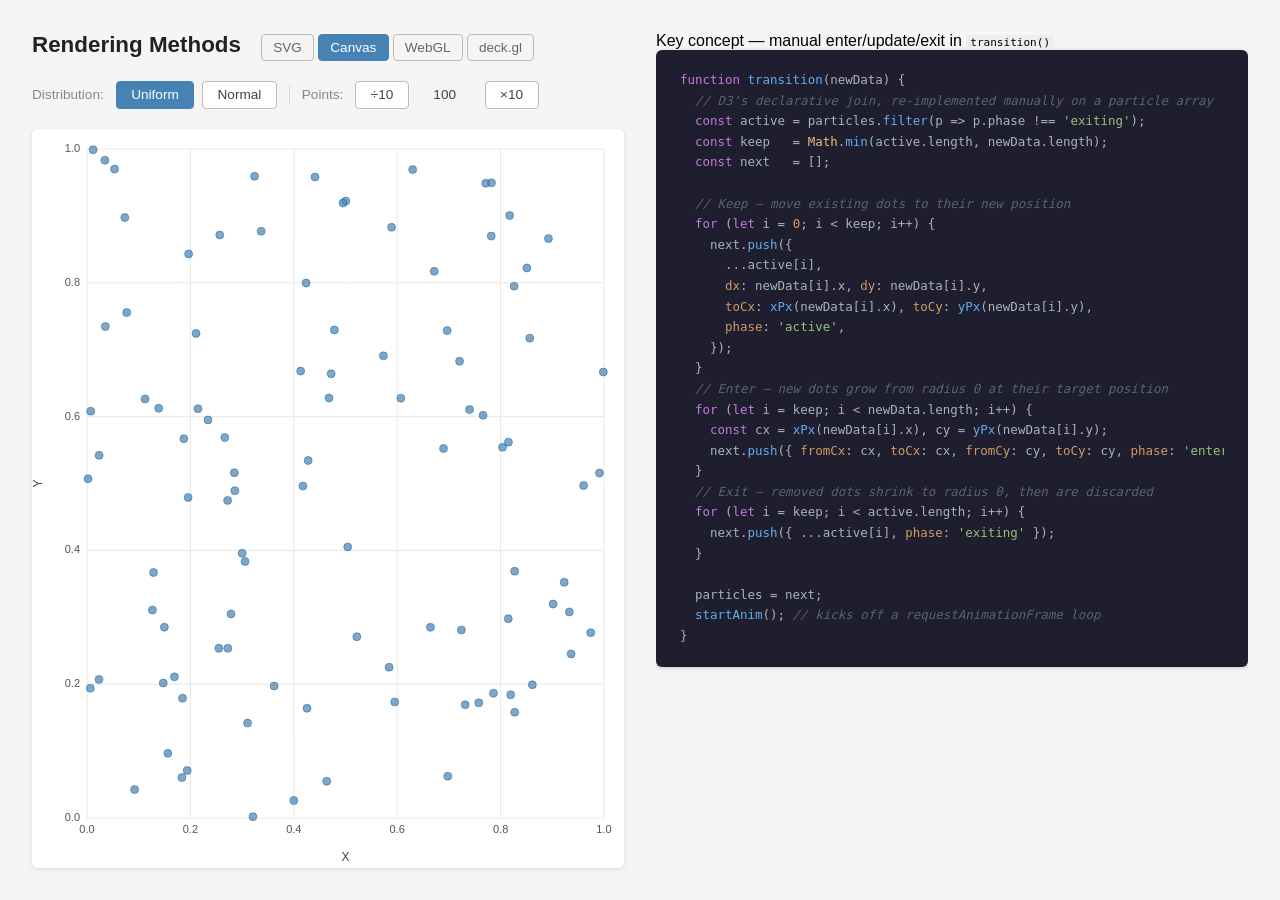
==== canvas.html @ 5e2f9b07 "two columns, layout updates" ====
<!DOCTYPE html>
<html lang="en">
<head>
  <meta charset="UTF-8" />
  <meta name="viewport" content="width=device-width, initial-scale=1.0" />
  <title>Rendering Methods — Canvas</title>
  <link rel="stylesheet" href="lib/atom-one-dark.min.css">
  <script src="lib/highlight.min.js"></script>
  <link rel="stylesheet" href="shared.css">
  <style>
    canvas {
      display: block;
      width: 100%;
      height: 100%;
      cursor: crosshair;
    }
  </style>
</head>
<body>

  <div class="page-layout">
  <div class="left-col">

  <header class="page-header">
    <h1>Rendering Methods</h1>
    <nav class="page-nav">
      <a href="index.html">SVG</a>
      <a href="canvas.html" class="current">Canvas</a>
      <a href="webgl.html">WebGL</a>
      <a href="deckgl.html">deck.gl</a>
    </nav>
  </header>

  <div class="controls">
    <span>Distribution:</span>
    <button class="btn active" id="btn-uniform">Uniform</button>
    <button class="btn"        id="btn-normal" >Normal</button>
    <div class="controls-sep"></div>
    <span>Points:</span>
    <button class="btn" id="btn-div10">&divide;10</button>
    <span id="n-display" style="font-size:0.85rem;color:#444;min-width:3.5rem;text-align:center;">100</span>
    <button class="btn" id="btn-mul10">&times;10</button>
  </div>

  <div class="chart-container">
    <canvas id="scatterplot"></canvas>
  </div>

  </div><!-- /.left-col -->
  <div class="right-col">

  <div class="code-panel">
    <p class="code-panel-label">Key concept &mdash; manual enter/update/exit in <code>transition()</code></p>
    <pre><code class="language-javascript">function transition(newData) {
  // D3's declarative join, re-implemented manually on a particle array
  const active = particles.filter(p => p.phase !== 'exiting');
  const keep   = Math.min(active.length, newData.length);
  const next   = [];

  // Keep — move existing dots to their new position
  for (let i = 0; i &lt; keep; i++) {
    next.push({
      ...active[i],
      dx: newData[i].x, dy: newData[i].y,
      toCx: xPx(newData[i].x), toCy: yPx(newData[i].y),
      phase: 'active',
    });
  }
  // Enter — new dots grow from radius 0 at their target position
  for (let i = keep; i &lt; newData.length; i++) {
    const cx = xPx(newData[i].x), cy = yPx(newData[i].y);
    next.push({ fromCx: cx, toCx: cx, fromCy: cy, toCy: cy, phase: 'entering' });
  }
  // Exit — removed dots shrink to radius 0, then are discarded
  for (let i = keep; i &lt; active.length; i++) {
    next.push({ ...active[i], phase: 'exiting' });
  }

  particles = next;
  startAnim(); // kicks off a requestAnimationFrame loop
}</code></pre>
  </div>

  </div><!-- /.right-col -->
  </div><!-- /.page-layout -->

  <script src="data.js"></script>
  <script src="controls.js"></script>
  <script>
    // ── Canvas / layout setup ─────────────────────────────────────────────────
    const canvas = document.getElementById('scatterplot');
    const ctx    = canvas.getContext('2d');
    const dpr    = window.devicePixelRatio || 1;

    const margin = { top: 20, right: 20, bottom: 50, left: 55 };
    let CSS_W, CSS_H, plotW, plotH;

    // data-space (0-1) → pixel (uses current plotW/plotH)
    function xPx(v) { return margin.left + v * plotW; }
    function yPx(v) { return margin.top  + (1 - v) * plotH; }

    // ── Canvas resize ─────────────────────────────────────────────────────────
    function resizeCanvas() {
      CSS_W = canvas.clientWidth;
      CSS_H = canvas.clientHeight;
      plotW = CSS_W - margin.left - margin.right;
      plotH = CSS_H - margin.top  - margin.bottom;

      canvas.width  = CSS_W * dpr;
      canvas.height = CSS_H * dpr;
      ctx.setTransform(dpr, 0, 0, dpr, 0, 0);

      // reproject live particles to the new coordinate space
      if (particles.length) {
        if (rafId) { cancelAnimationFrame(rafId); rafId = null; }
        animT = 1;
        particles = particles.filter(p => p.phase !== 'exiting');
        for (const p of particles) {
          const cx = xPx(p.dx), cy = yPx(p.dy);
          p.fromCx = cx; p.toCx = cx;
          p.fromCy = cy; p.toCy = cy;
          p.phase  = 'active';
        }
        render();
      }
    }

    let resizeTimer;
    window.addEventListener('resize', () => {
      clearTimeout(resizeTimer);
      resizeTimer = setTimeout(resizeCanvas, 40);
    });

    // ── Easing helpers ────────────────────────────────────────────────────────
    function cubicInOut(t) { return t < 0.5 ? 4*t*t*t : 1 - (-2*t+2)**3/2; }
    function cubicOut(t)   { return 1 - (1 - t)**3; }
    function cubicIn(t)    { return t * t * t; }
    function lerp(a, b, t) { return a + (b - a) * t; }

    // ── Particle model ────────────────────────────────────────────────────────
    // Each particle: { fromCx, fromCy, fromR, toCx, toCy, toR, phase }
    //   phase: 'active' | 'entering' | 'exiting'
    let particles = [];

    const ANIM_MS  = 600; // position / active anim
    const ENTER_MS = 400; // radius grow
    const EXIT_MS  = 300; // radius shrink

    let animT     = 1;   // normalised progress 0-1; 1 = idle
    let animStart = 0;
    let rafId     = null;

    // ── Hover ─────────────────────────────────────────────────────────────────
    let mouseX = -Infinity, mouseY = -Infinity;
    let hoveredIdx = -1;
    const HOVER_PX = 20; // max pixel distance to count as hovered

    // ── Compute current rendered position of a particle ───────────────────────
    function getRendered(p) {
      const tPos = cubicInOut(Math.min(1, animT));
      const cx = lerp(p.fromCx, p.toCx, tPos);
      const cy = lerp(p.fromCy, p.toCy, tPos);

      let r;
      if (p.phase === 'entering') {
        r = 4 * cubicOut(Math.min(1, animT * ANIM_MS / ENTER_MS));
      } else if (p.phase === 'exiting') {
        r = 4 * (1 - cubicIn(Math.min(1, animT * ANIM_MS / EXIT_MS)));
      } else {
        r = 4;
      }
      return { cx, cy, r };
    }

    // ── Axes ──────────────────────────────────────────────────────────────────
    const TICKS = [0, 0.2, 0.4, 0.6, 0.8, 1.0];

    function drawAxes() {
      ctx.save();

      // grid lines
      ctx.strokeStyle = '#e8e8e8';
      ctx.lineWidth = 1;
      for (const v of TICKS) {
        // vertical
        ctx.beginPath();
        ctx.moveTo(xPx(v), margin.top);
        ctx.lineTo(xPx(v), margin.top + plotH);
        ctx.stroke();
        // horizontal
        ctx.beginPath();
        ctx.moveTo(margin.left,         yPx(v));
        ctx.lineTo(margin.left + plotW, yPx(v));
        ctx.stroke();
      }

      // tick labels
      ctx.fillStyle    = '#555';
      ctx.font         = '11px sans-serif';
      ctx.textAlign    = 'center';
      ctx.textBaseline = 'top';
      for (const v of TICKS) {
        ctx.fillText(v.toFixed(1), xPx(v), margin.top + plotH + 6);
      }

      ctx.textAlign    = 'right';
      ctx.textBaseline = 'middle';
      for (const v of TICKS) {
        ctx.fillText(v.toFixed(1), margin.left - 7, yPx(v));
      }

      // axis labels
      ctx.fillStyle    = '#444';
      ctx.font         = '12px sans-serif';
      ctx.textAlign    = 'center';
      ctx.textBaseline = 'bottom';
      ctx.fillText('X', margin.left + plotW / 2, CSS_H - 4);

      ctx.save();
      ctx.translate(13, margin.top + plotH / 2);
      ctx.rotate(-Math.PI / 2);
      ctx.textBaseline = 'bottom';
      ctx.fillText('Y', 0, 0);
      ctx.restore();

      ctx.restore();
    }

    // ── Dots + nearest-neighbour hover ────────────────────────────────────────
    function drawDots() {
      // compute current positions for all particles
      const rendered = particles.map(p => getRendered(p));

      // find nearest non-exiting dot to the cursor
      let minDist2 = HOVER_PX * HOVER_PX;
      hoveredIdx = -1;
      for (let i = 0; i < particles.length; i++) {
        if (particles[i].phase === 'exiting') continue;
        const { cx, cy } = rendered[i];
        const d2 = (cx - mouseX) ** 2 + (cy - mouseY) ** 2;
        if (d2 < minDist2) { minDist2 = d2; hoveredIdx = i; }
      }

      // draw — hovered dot last so it isn't obscured
      for (let pass = 0; pass < 2; pass++) {
        for (let i = 0; i < particles.length; i++) {
          const isHovered = i === hoveredIdx;
          if (pass === 0 && isHovered)  continue; // draw normal dots first
          if (pass === 1 && !isHovered) continue; // draw hovered dot on top

          const { cx, cy, r } = rendered[i];
          if (r <= 0) continue;

          ctx.beginPath();
          ctx.arc(cx, cy, r, 0, Math.PI * 2);

          if (isHovered) {
            ctx.fillStyle   = 'hotpink';
            ctx.strokeStyle = 'hotpink';
            ctx.lineWidth   = 0.5;
          } else {
            ctx.fillStyle   = 'rgba(70,130,180,0.7)'; // steelblue @ 70%
            ctx.strokeStyle = '#1a6496';
            ctx.lineWidth   = 0.5;
          }

          ctx.fill();
          ctx.stroke();
        }
      }
    }

    // ── Full render frame ─────────────────────────────────────────────────────
    function render() {
      ctx.clearRect(0, 0, CSS_W, CSS_H);
      drawAxes();
      drawDots();
    }

    // ── Animation loop ────────────────────────────────────────────────────────
    function tick(ts) {
      animT = (ts - animStart) / ANIM_MS;

      if (animT < 1) {
        render();
        rafId = requestAnimationFrame(tick);
      } else {
        animT = 1;
        // remove finished exit particles and snap all others
        particles = particles.filter(p => p.phase !== 'exiting');
        for (const p of particles) {
          p.fromCx = p.toCx;
          p.fromCy = p.toCy;
          p.fromR  = p.toR;
          p.phase  = 'active';
        }
        render();
        rafId = null;
      }
    }

    function startAnim() {
      if (rafId) cancelAnimationFrame(rafId);
      animStart = performance.now();
      animT = 0;
      rafId = requestAnimationFrame(tick);
    }

    // ── Transition to new data ────────────────────────────────────────────────
    function transition(newData) {
      // snap any in-progress animation to its current interpolated position
      if (animT < 1) {
        const tPos = cubicInOut(animT);
        for (const p of particles) {
          p.fromCx = lerp(p.fromCx, p.toCx, tPos);
          p.fromCy = lerp(p.fromCy, p.toCy, tPos);
        }
      }

      const active = particles.filter(p => p.phase !== 'exiting');
      const keep   = Math.min(active.length, newData.length);
      const next   = [];

      // update kept dots → animate to new position
      for (let i = 0; i < keep; i++) {
        next.push({
          dx: newData[i].x, dy: newData[i].y,
          fromCx: active[i].fromCx, fromCy: active[i].fromCy, fromR: 4,
          toCx:   xPx(newData[i].x), toCy: yPx(newData[i].y), toR: 4,
          phase: 'active',
        });
      }

      // enter new dots → grow from r=0 at their target position
      for (let i = keep; i < newData.length; i++) {
        const cx = xPx(newData[i].x), cy = yPx(newData[i].y);
        next.push({
          dx: newData[i].x, dy: newData[i].y,
          fromCx: cx, fromCy: cy, fromR: 0,
          toCx:   cx, toCy:   cy, toR:   4,
          phase: 'entering',
        });
      }

      // exit removed dots → shrink in place
      for (let i = keep; i < active.length; i++) {
        next.push({
          dx: active[i].dx, dy: active[i].dy,
          fromCx: active[i].fromCx, fromCy: active[i].fromCy, fromR: 4,
          toCx:   active[i].toCx,   toCy:   active[i].toCy,   toR:   0,
          phase: 'exiting',
        });
      }

      particles = next;
      startAnim();
    }

    // ── Initial draw ──────────────────────────────────────────────────────────
    resizeCanvas(); // sets CSS_W/H/plotW/plotH and sizes the canvas element
    const initData = generateUniform(100);
    particles = initData.map(d => ({
      dx: d.x, dy: d.y,
      fromCx: xPx(d.x), fromCy: yPx(d.y), fromR: 4,
      toCx:   xPx(d.x), toCy:   yPx(d.y), toR:   4,
      phase: 'active',
    }));
    render();

    // ── Mouse events ──────────────────────────────────────────────────────────
    canvas.addEventListener('mousemove', e => {
      const rect = canvas.getBoundingClientRect();
      mouseX = e.clientX - rect.left;
      mouseY = e.clientY - rect.top;
      if (!rafId) render(); // refresh hover when not animating
    });

    canvas.addEventListener('mouseleave', () => {
      mouseX = -Infinity; mouseY = -Infinity; hoveredIdx = -1;
      if (!rafId) render();
    });

    initControls({ onRender: transition });
    hljs.highlightAll();
  </script>
</body>
</html>
---- lib/atom-one-dark.min.css ----
pre code.hljs{display:block;overflow-x:auto;padding:1em}code.hljs{padding:3px 5px}.hljs{color:#abb2bf;background:#282c34}.hljs-comment,.hljs-quote{color:#5c6370;font-style:italic}.hljs-doctag,.hljs-formula,.hljs-keyword{color:#c678dd}.hljs-deletion,.hljs-name,.hljs-section,.hljs-selector-tag,.hljs-subst{color:#e06c75}.hljs-literal{color:#56b6c2}.hljs-addition,.hljs-attribute,.hljs-meta .hljs-string,.hljs-regexp,.hljs-string{color:#98c379}.hljs-attr,.hljs-number,.hljs-selector-attr,.hljs-selector-class,.hljs-selector-pseudo,.hljs-template-variable,.hljs-type,.hljs-variable{color:#d19a66}.hljs-bullet,.hljs-link,.hljs-meta,.hljs-selector-id,.hljs-symbol,.hljs-title{color:#61aeee}.hljs-built_in,.hljs-class .hljs-title,.hljs-title.class_{color:#e6c07b}.hljs-emphasis{font-style:italic}.hljs-strong{font-weight:700}.hljs-link{text-decoration:underline}
---- shared.css ----
/* ============================================================
   Shared styles for all rendering-method comparison pages.
   Page-specific rules (chart elements, canvas layers, etc.)
   live in each page's own inline <style> block.
   ============================================================ */

* {
  box-sizing: border-box;
  margin: 0;
  padding: 0;
}

body {
  font-family: sans-serif;
  background: #f5f5f5;
  padding: 2rem;
  min-height: 100vh;
  display: flex;
  flex-direction: column;
}

.page-header {
  display: flex;
  align-items: baseline;
  flex-wrap: wrap;
  gap: 0 1.25rem;
  margin-bottom: 1.25rem;
}

h1 {
  margin-bottom: 0;
  font-size: 1.4rem;
  color: #222;
  white-space: nowrap;
}

.page-nav {
  display: flex;
  gap: 0.25rem;
  flex-wrap: wrap;
}

.page-nav a {
  padding: 0.3rem 0.7rem;
  font-size: 0.85rem;
  border: 1.5px solid #bbb;
  border-radius: 4px;
  color: #666;
  text-decoration: none;
  transition: color 0.15s, border-color 0.15s, background 0.15s;
}

.page-nav a:hover {
  border-color: steelblue;
  color: steelblue;
}

.page-nav a.current {
  background: steelblue;
  border-color: steelblue;
  color: #fff;
  cursor: default;
  pointer-events: none;
}


.chart-container {
  background: #fff;
  height: 55vh;
  border-radius: 6px;
  box-shadow: 0 1px 4px rgba(0, 0, 0, 0.12);
  /* needed by pages whose chart layers are absolutely positioned */
  position: relative;
}

.controls {
  display: flex;
  gap: 0.5rem;
  margin-bottom: 1.25rem;
  align-items: center;
}

.controls span {
  font-size: 0.85rem;
  color: #888;
  margin-right: 0.25rem;
}

.btn {
  padding: 0.35rem 0.9rem;
  font-size: 0.85rem;
  border: 1.5px solid #bbb;
  border-radius: 4px;
  background: #fff;
  color: #444;
  cursor: pointer;
  transition: background 0.15s, border-color 0.15s, color 0.15s;
}

.btn:hover {
  border-color: steelblue;
  color: steelblue;
}

.btn.active {
  background: steelblue;
  border-color: steelblue;
  color: #fff;
}

.btn:disabled {
  opacity: 0.35;
  cursor: not-allowed;
  pointer-events: none;
}

.controls-sep {
  width: 1px;
  height: 1.2rem;
  background: #ddd;
  margin: 0 0.25rem;
}

/* ---- Two-column layout on wide viewports -------------------------------- */

/* On narrow screens these are "transparent" — children flow as if the
   wrappers don't exist and the existing stacked layout is unchanged. */
.page-layout,
.left-col,
.right-col {
  display: contents;
}

@media (min-width: 1025px) {
  body {
    height: 100vh;
    overflow: hidden;
  }

  .page-layout {
    display: flex;
    flex: 1;
    min-height: 0;
    gap: 2rem;
  }

  .left-col {
    display: flex;
    flex-direction: column;
    flex: 1;
    min-height: 0;
  }

  /* chart fills remaining height of left column */
  .left-col .chart-container {
    flex: 1;
    height: auto;
  }

  .right-col {
    display: flex;
    flex-direction: column;
    flex: 1;
    min-height: 0;
    overflow-y: auto;
  }

  .right-col .code-panel {
    margin-top: 0;
  }
}
  margin-top: 1.5rem;
  padding-bottom: 2.5rem;
}

.code-panel-label {
  font-size: 0.75rem;
  color: #999;
  text-transform: uppercase;
  letter-spacing: 0.06em;
  margin-bottom: 0.6rem;
}

.code-panel-label code {
  font-size: 0.85em;
  text-transform: none;
  letter-spacing: 0;
  background: #eee;
  border-radius: 3px;
  padding: 0.1em 0.35em;
}

.code-panel pre {
  background: #1e1e2e;
  color: #cdd6f4;
  border-radius: 6px;
  padding: 1.25rem 1.5rem;
  font-size: 0.78rem;
  line-height: 1.65;
  overflow-x: auto;
  white-space: pre;
  font-family: 'Menlo', 'Monaco', 'Consolas', monospace;
  box-shadow: 0 1px 4px rgba(0,0,0,0.18);
}

/* let hljs tokens show through without adding a second background box */
.code-panel .hljs {
  background: transparent;
  padding: 0;
}
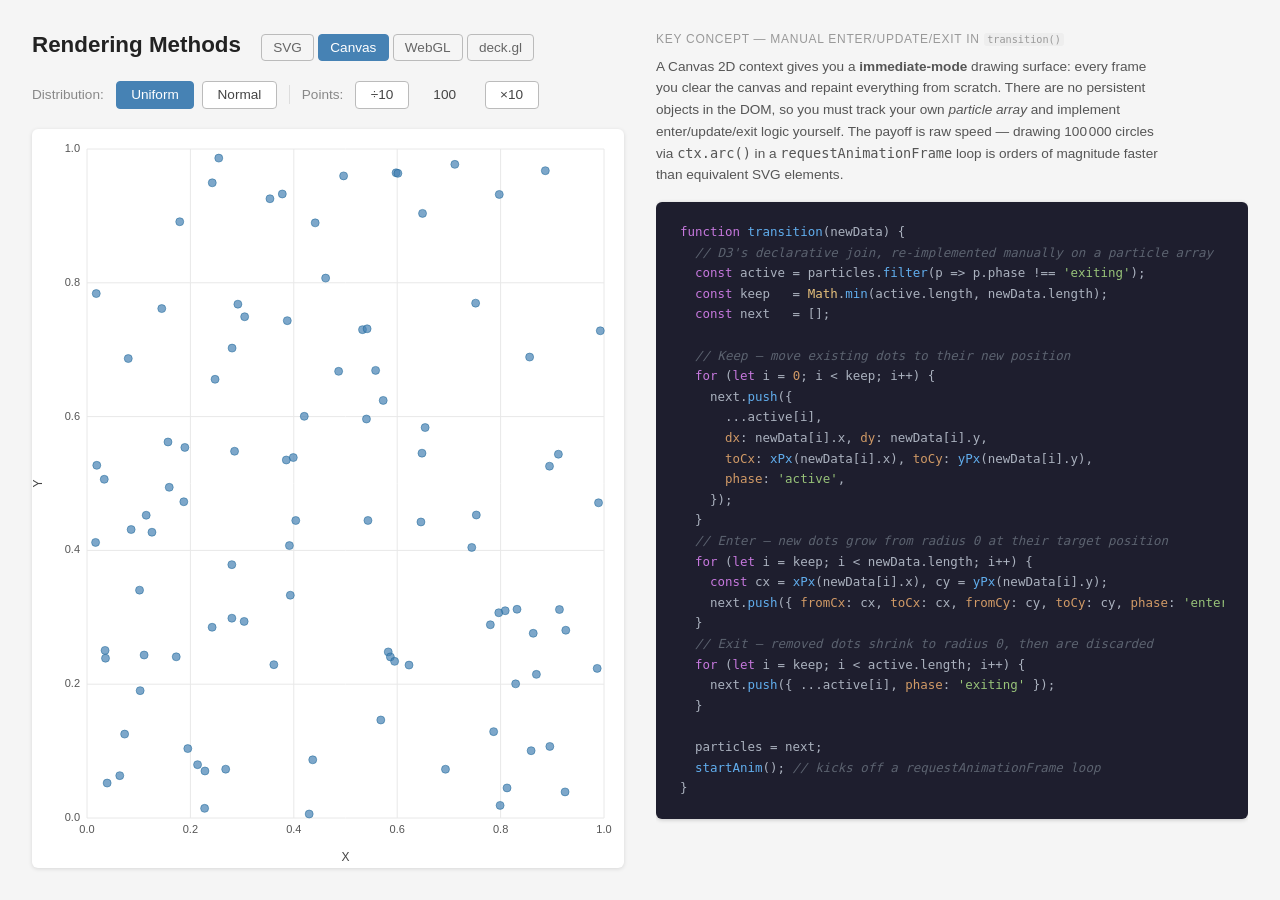
==== commit 2c8e77f2: "educational texts" ====
--- a/canvas.html
+++ b/canvas.html
@@ -51,6 +51,13 @@
 
   <div class="code-panel">
     <p class="code-panel-label">Key concept &mdash; manual enter/update/exit in <code>transition()</code></p>
+    <p class="code-panel-explainer">
+      A Canvas 2D context gives you a <strong>immediate-mode</strong> drawing surface: every frame you
+      clear the canvas and repaint everything from scratch. There are no persistent objects in the DOM,
+      so you must track your own <em>particle array</em> and implement enter/update/exit logic yourself.
+      The payoff is raw speed &mdash; drawing 100 000 circles via <code>ctx.arc()</code> in a
+      <code>requestAnimationFrame</code> loop is orders of magnitude faster than equivalent SVG elements.
+    </p>
     <pre><code class="language-javascript">function transition(newData) {
   // D3's declarative join, re-implemented manually on a particle array
   const active = particles.filter(p => p.phase !== 'exiting');
--- a/shared.css
+++ b/shared.css
@@ -169,8 +169,18 @@
     margin-top: 0;
   }
 }
+
+.code-panel {
   margin-top: 1.5rem;
   padding-bottom: 2.5rem;
+}
+
+.code-panel-explainer {
+  font-size: 0.85rem;
+  line-height: 1.6;
+  color: #555;
+  margin-bottom: 1rem;
+  max-width: 68ch;
 }
 
 .code-panel-label {
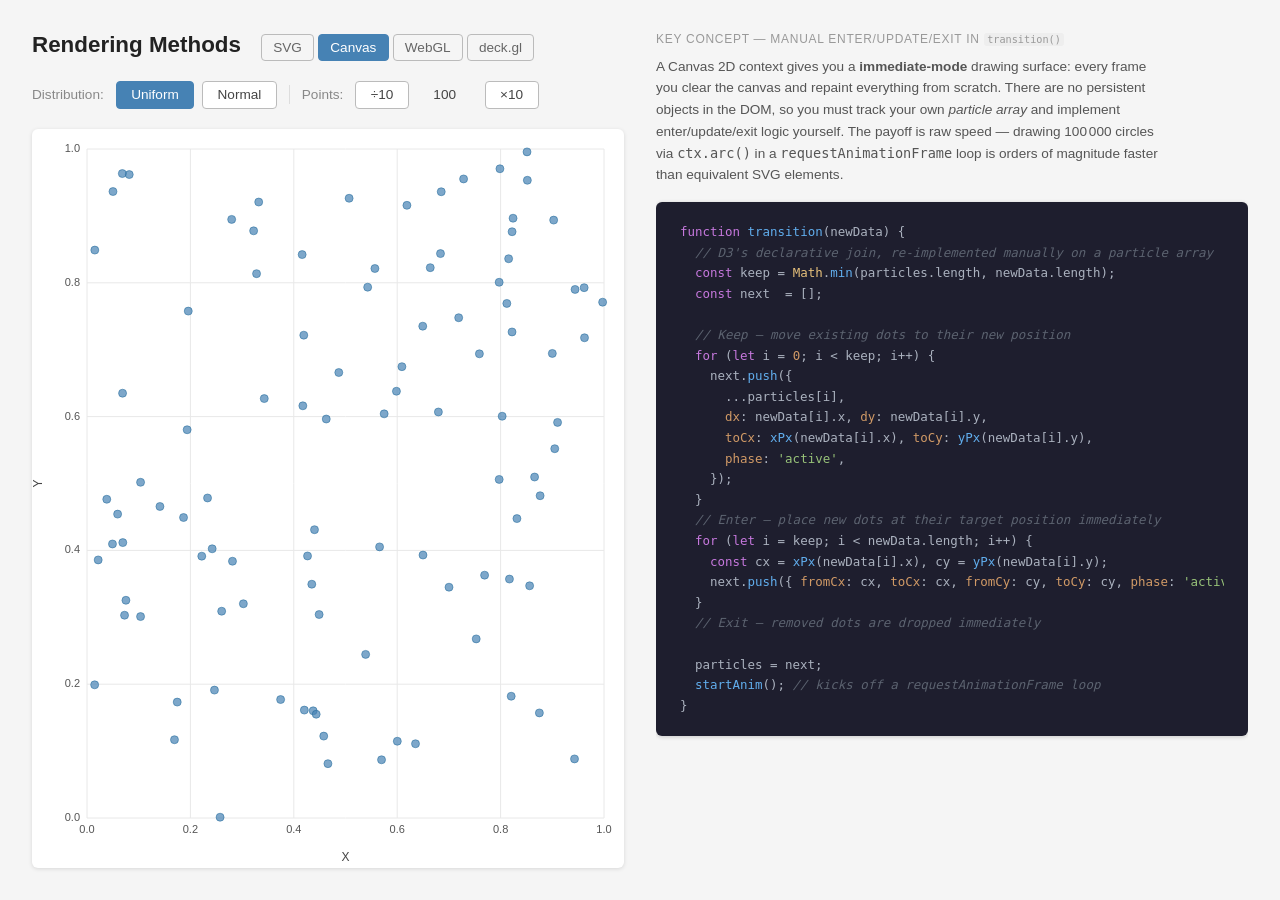
==== commit 806a2ff1: "simplift interactions" ====
--- a/canvas.html
+++ b/canvas.html
@@ -60,28 +60,24 @@
     </p>
     <pre><code class="language-javascript">function transition(newData) {
   // D3's declarative join, re-implemented manually on a particle array
-  const active = particles.filter(p => p.phase !== 'exiting');
-  const keep   = Math.min(active.length, newData.length);
-  const next   = [];
+  const keep = Math.min(particles.length, newData.length);
+  const next  = [];
 
   // Keep — move existing dots to their new position
   for (let i = 0; i &lt; keep; i++) {
     next.push({
-      ...active[i],
+      ...particles[i],
       dx: newData[i].x, dy: newData[i].y,
       toCx: xPx(newData[i].x), toCy: yPx(newData[i].y),
       phase: 'active',
     });
   }
-  // Enter — new dots grow from radius 0 at their target position
+  // Enter — place new dots at their target position immediately
   for (let i = keep; i &lt; newData.length; i++) {
     const cx = xPx(newData[i].x), cy = yPx(newData[i].y);
-    next.push({ fromCx: cx, toCx: cx, fromCy: cy, toCy: cy, phase: 'entering' });
+    next.push({ fromCx: cx, toCx: cx, fromCy: cy, toCy: cy, phase: 'active' });
   }
-  // Exit — removed dots shrink to radius 0, then are discarded
-  for (let i = keep; i &lt; active.length; i++) {
-    next.push({ ...active[i], phase: 'exiting' });
-  }
+  // Exit — removed dots are dropped immediately
 
   particles = next;
   startAnim(); // kicks off a requestAnimationFrame loop
@@ -121,7 +117,6 @@
       if (particles.length) {
         if (rafId) { cancelAnimationFrame(rafId); rafId = null; }
         animT = 1;
-        particles = particles.filter(p => p.phase !== 'exiting');
         for (const p of particles) {
           const cx = xPx(p.dx), cy = yPx(p.dy);
           p.fromCx = cx; p.toCx = cx;
@@ -140,18 +135,14 @@
 
     // ── Easing helpers ────────────────────────────────────────────────────────
     function cubicInOut(t) { return t < 0.5 ? 4*t*t*t : 1 - (-2*t+2)**3/2; }
-    function cubicOut(t)   { return 1 - (1 - t)**3; }
-    function cubicIn(t)    { return t * t * t; }
     function lerp(a, b, t) { return a + (b - a) * t; }
 
     // ── Particle model ────────────────────────────────────────────────────────
     // Each particle: { fromCx, fromCy, fromR, toCx, toCy, toR, phase }
-    //   phase: 'active' | 'entering' | 'exiting'
+    //   phase: 'active'
     let particles = [];
 
-    const ANIM_MS  = 600; // position / active anim
-    const ENTER_MS = 400; // radius grow
-    const EXIT_MS  = 300; // radius shrink
+    const ANIM_MS  = 600; // position animation
 
     let animT     = 1;   // normalised progress 0-1; 1 = idle
     let animStart = 0;
@@ -168,15 +159,7 @@
       const cx = lerp(p.fromCx, p.toCx, tPos);
       const cy = lerp(p.fromCy, p.toCy, tPos);
 
-      let r;
-      if (p.phase === 'entering') {
-        r = 4 * cubicOut(Math.min(1, animT * ANIM_MS / ENTER_MS));
-      } else if (p.phase === 'exiting') {
-        r = 4 * (1 - cubicIn(Math.min(1, animT * ANIM_MS / EXIT_MS)));
-      } else {
-        r = 4;
-      }
-      return { cx, cy, r };
+      return { cx, cy, r: 4 };
     }
 
     // ── Axes ──────────────────────────────────────────────────────────────────
@@ -238,11 +221,10 @@
       // compute current positions for all particles
       const rendered = particles.map(p => getRendered(p));
 
-      // find nearest non-exiting dot to the cursor
+      // find nearest dot to the cursor
       let minDist2 = HOVER_PX * HOVER_PX;
       hoveredIdx = -1;
       for (let i = 0; i < particles.length; i++) {
-        if (particles[i].phase === 'exiting') continue;
         const { cx, cy } = rendered[i];
         const d2 = (cx - mouseX) ** 2 + (cy - mouseY) ** 2;
         if (d2 < minDist2) { minDist2 = d2; hoveredIdx = i; }
@@ -293,8 +275,7 @@
         rafId = requestAnimationFrame(tick);
       } else {
         animT = 1;
-        // remove finished exit particles and snap all others
-        particles = particles.filter(p => p.phase !== 'exiting');
+        // snap all particles to their final positions
         for (const p of particles) {
           p.fromCx = p.toCx;
           p.fromCy = p.toCy;
@@ -324,40 +305,30 @@
         }
       }
 
-      const active = particles.filter(p => p.phase !== 'exiting');
-      const keep   = Math.min(active.length, newData.length);
-      const next   = [];
+      const keep = Math.min(particles.length, newData.length);
+      const next  = [];
 
       // update kept dots → animate to new position
       for (let i = 0; i < keep; i++) {
         next.push({
           dx: newData[i].x, dy: newData[i].y,
-          fromCx: active[i].fromCx, fromCy: active[i].fromCy, fromR: 4,
+          fromCx: particles[i].fromCx, fromCy: particles[i].fromCy, fromR: 4,
           toCx:   xPx(newData[i].x), toCy: yPx(newData[i].y), toR: 4,
           phase: 'active',
         });
       }
 
-      // enter new dots → grow from r=0 at their target position
+      // enter new dots → place at their target position immediately
       for (let i = keep; i < newData.length; i++) {
         const cx = xPx(newData[i].x), cy = yPx(newData[i].y);
         next.push({
           dx: newData[i].x, dy: newData[i].y,
-          fromCx: cx, fromCy: cy, fromR: 0,
+          fromCx: cx, fromCy: cy, fromR: 4,
           toCx:   cx, toCy:   cy, toR:   4,
-          phase: 'entering',
+          phase: 'active',
         });
       }
-
-      // exit removed dots → shrink in place
-      for (let i = keep; i < active.length; i++) {
-        next.push({
-          dx: active[i].dx, dy: active[i].dy,
-          fromCx: active[i].fromCx, fromCy: active[i].fromCy, fromR: 4,
-          toCx:   active[i].toCx,   toCy:   active[i].toCy,   toR:   0,
-          phase: 'exiting',
-        });
-      }
+      // exit removed dots → drop immediately (no exit animation)
 
       particles = next;
       startAnim();
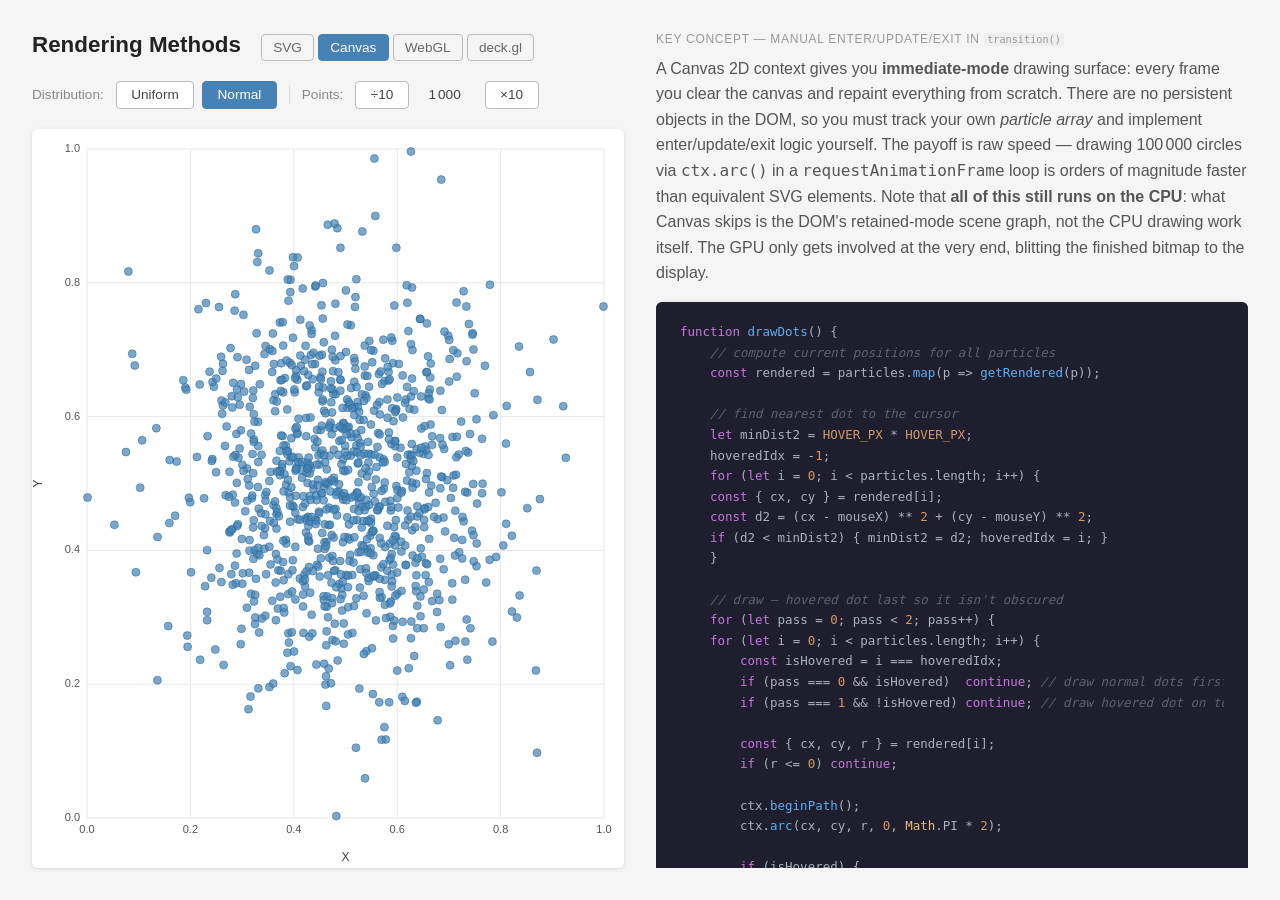
==== commit a480b5e2: "Copy and styling improvements" ====
--- a/canvas.html
+++ b/canvas.html
@@ -12,7 +12,7 @@
       display: block;
       width: 100%;
       height: 100%;
-      cursor: crosshair;
+      cursor: default;
     }
   </style>
 </head>
@@ -33,12 +33,12 @@
 
   <div class="controls">
     <span>Distribution:</span>
-    <button class="btn active" id="btn-uniform">Uniform</button>
-    <button class="btn"        id="btn-normal" >Normal</button>
+    <button class="btn"        id="btn-uniform">Uniform</button>
+    <button class="btn active" id="btn-normal" >Normal</button>
     <div class="controls-sep"></div>
     <span>Points:</span>
     <button class="btn" id="btn-div10">&divide;10</button>
-    <span id="n-display" style="font-size:0.85rem;color:#444;min-width:3.5rem;text-align:center;">100</span>
+    <span id="n-display" style="font-size:0.85rem;color:#444;min-width:3.5rem;text-align:center;">1 000</span>
     <button class="btn" id="btn-mul10">&times;10</button>
   </div>
 
@@ -52,36 +52,88 @@
   <div class="code-panel">
     <p class="code-panel-label">Key concept &mdash; manual enter/update/exit in <code>transition()</code></p>
     <p class="code-panel-explainer">
-      A Canvas 2D context gives you a <strong>immediate-mode</strong> drawing surface: every frame you
+      A Canvas 2D context gives you <strong>immediate-mode</strong> drawing surface: every frame you
       clear the canvas and repaint everything from scratch. There are no persistent objects in the DOM,
       so you must track your own <em>particle array</em> and implement enter/update/exit logic yourself.
       The payoff is raw speed &mdash; drawing 100 000 circles via <code>ctx.arc()</code> in a
-      <code>requestAnimationFrame</code> loop is orders of magnitude faster than equivalent SVG elements.
+      <code>requestAnimationFrame</code> loop is orders of magnitude faster than equivalent SVG elements.      Note that <strong>all of this still runs on the CPU</strong>: what Canvas skips is the DOM's
+      retained-mode scene graph, not the CPU drawing work itself. The GPU only gets involved at the
+      very end, blitting the finished bitmap to the display.    </p>
+    <pre><code class="language-javascript">function drawDots() {
+    // compute current positions for all particles
+    const rendered = particles.map(p => getRendered(p));
+
+    // find nearest dot to the cursor
+    let minDist2 = HOVER_PX * HOVER_PX;
+    hoveredIdx = -1;
+    for (let i = 0; i < particles.length; i++) {
+    const { cx, cy } = rendered[i];
+    const d2 = (cx - mouseX) ** 2 + (cy - mouseY) ** 2;
+    if (d2 < minDist2) { minDist2 = d2; hoveredIdx = i; }
+    }
+
+    // draw — hovered dot last so it isn't obscured
+    for (let pass = 0; pass < 2; pass++) {
+    for (let i = 0; i < particles.length; i++) {
+        const isHovered = i === hoveredIdx;
+        if (pass === 0 && isHovered)  continue; // draw normal dots first
+        if (pass === 1 && !isHovered) continue; // draw hovered dot on top
+
+        const { cx, cy, r } = rendered[i];
+        if (r <= 0) continue;
+
+        ctx.beginPath();
+        ctx.arc(cx, cy, r, 0, Math.PI * 2);
+
+        if (isHovered) {
+        ctx.fillStyle   = 'hotpink';
+        ctx.strokeStyle = 'hotpink';
+        ctx.lineWidth   = 0.5;
+        } else {
+        ctx.fillStyle   = 'rgba(70,130,180,0.7)'; // steelblue @ 70%
+        ctx.strokeStyle = '#1a6496';
+        ctx.lineWidth   = 0.5;
+        }
+
+        ctx.fill();
+        ctx.stroke();
+    }
+}
+    </code></pre>
+  </div>
+
+  <div class="code-panel">
+    <p class="code-panel-label">Hover &amp; color</p>
+    <p class="code-panel-explainer">
+      A canvas is just pixels &mdash; it has no built-in hit-testing. You track the mouse yourself
+      and run a nearest-neighbour search every frame. To prevent a hovered dot from being
+      obscured by its neighbours, use a two-pass draw: paint all normal dots first, then
+      overdraw the highlighted one on top.
     </p>
-    <pre><code class="language-javascript">function transition(newData) {
-  // D3's declarative join, re-implemented manually on a particle array
-  const keep = Math.min(particles.length, newData.length);
-  const next  = [];
-
-  // Keep — move existing dots to their new position
-  for (let i = 0; i &lt; keep; i++) {
-    next.push({
-      ...particles[i],
-      dx: newData[i].x, dy: newData[i].y,
-      toCx: xPx(newData[i].x), toCy: yPx(newData[i].y),
-      phase: 'active',
-    });
-  }
-  // Enter — place new dots at their target position immediately
-  for (let i = keep; i &lt; newData.length; i++) {
-    const cx = xPx(newData[i].x), cy = yPx(newData[i].y);
-    next.push({ fromCx: cx, toCx: cx, fromCy: cy, toCy: cy, phase: 'active' });
-  }
-  // Exit — removed dots are dropped immediately
-
-  particles = next;
-  startAnim(); // kicks off a requestAnimationFrame loop
-}</code></pre>
+    <pre><code class="language-javascript">// 1. Track the mouse position
+canvas.addEventListener('mousemove', e => {
+  const rect = canvas.getBoundingClientRect();
+  mouseX = e.clientX - rect.left;
+  mouseY = e.clientY - rect.top;
+  if (!rafId) render();   // repaint when animation is idle
+});
+
+canvas.addEventListener('mouseleave', () => {
+  mouseX = -Infinity;
+  if (!rafId) render();
+});
+
+// 2. Nearest-neighbour search (inside drawDots)
+let minDist2 = HOVER_PX * HOVER_PX;
+hoveredIdx = -1;
+for (let i = 0; i &lt; particles.length; i++) {
+  const { cx, cy } = rendered[i];
+  const d2 = (cx - mouseX)**2 + (cy - mouseY)**2;
+  if (d2 &lt; minDist2) { minDist2 = d2; hoveredIdx = i; }
+}
+
+// 3. Color branch — hovered dot is drawn on top in the second pass
+ctx.fillStyle = isHovered ? 'hotpink' : 'rgba(70,130,180,0.7)';</code></pre>
   </div>
 
   </div><!-- /.right-col -->
@@ -336,7 +388,7 @@
 
     // ── Initial draw ──────────────────────────────────────────────────────────
     resizeCanvas(); // sets CSS_W/H/plotW/plotH and sizes the canvas element
-    const initData = generateUniform(100);
+    const initData = generateNormal(1000);
     particles = initData.map(d => ({
       dx: d.x, dy: d.y,
       fromCx: xPx(d.x), fromCy: yPx(d.y), fromR: 4,
--- a/shared.css
+++ b/shared.css
@@ -176,7 +176,7 @@
 }
 
 .code-panel-explainer {
-  font-size: 0.85rem;
+  font-size: 1rem;
   line-height: 1.6;
   color: #555;
   margin-bottom: 1rem;
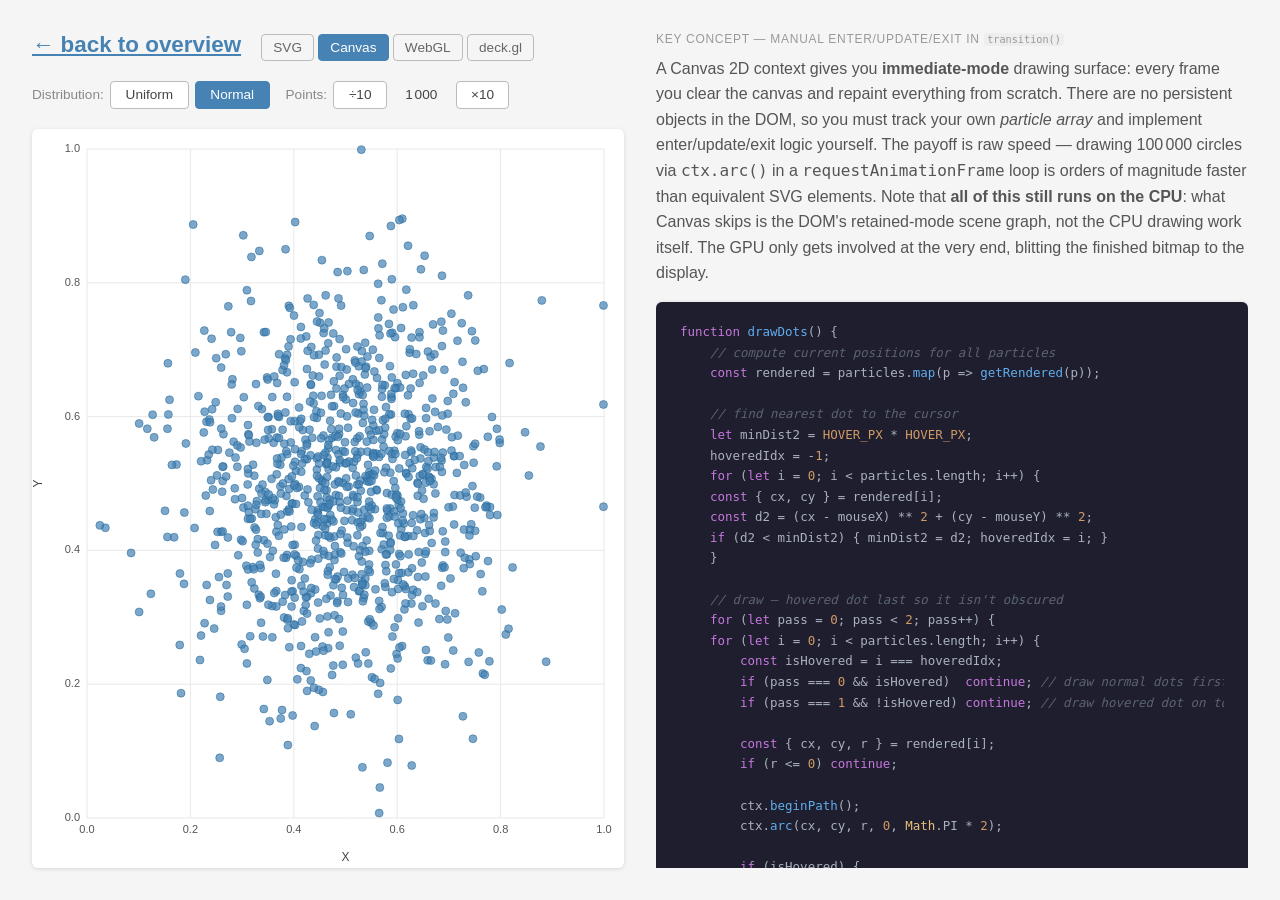
==== commit b6cdcb09: "UI overhaul: overview page, responsive design, nav and structure refactor - Add index.html overview " ====
--- a/canvas.html
+++ b/canvas.html
@@ -6,7 +6,7 @@
   <title>Rendering Methods — Canvas</title>
   <link rel="stylesheet" href="lib/atom-one-dark.min.css">
   <script src="lib/highlight.min.js"></script>
-  <link rel="stylesheet" href="shared.css">
+  <link rel="stylesheet" href="helpers/shared.css">
   <style>
     canvas {
       display: block;
@@ -22,9 +22,9 @@
   <div class="left-col">
 
   <header class="page-header">
-    <h1>Rendering Methods</h1>
+    <h1><a href="index.html">← back to overview</a></h1>
     <nav class="page-nav">
-      <a href="index.html">SVG</a>
+      <a href="svg.html">SVG</a>
       <a href="canvas.html" class="current">Canvas</a>
       <a href="webgl.html">WebGL</a>
       <a href="deckgl.html">deck.gl</a>
@@ -32,14 +32,17 @@
   </header>
 
   <div class="controls">
-    <span>Distribution:</span>
-    <button class="btn"        id="btn-uniform">Uniform</button>
-    <button class="btn active" id="btn-normal" >Normal</button>
-    <div class="controls-sep"></div>
-    <span>Points:</span>
-    <button class="btn" id="btn-div10">&divide;10</button>
-    <span id="n-display" style="font-size:0.85rem;color:#444;min-width:3.5rem;text-align:center;">1 000</span>
-    <button class="btn" id="btn-mul10">&times;10</button>
+    <div class="controls-group">
+      <span>Distribution:</span>
+      <button class="btn"        id="btn-uniform">Uniform</button>
+      <button class="btn active" id="btn-normal" >Normal</button>
+    </div>
+    <div class="controls-group">
+      <span>Points:</span>
+      <button class="btn" id="btn-div10">&divide;10</button>
+      <span id="n-display" style="font-size:0.85rem;color:#444;min-width:3.5rem;text-align:center;">1 000</span>
+      <button class="btn" id="btn-mul10">&times;10</button>
+    </div>
   </div>
 
   <div class="chart-container">
@@ -136,281 +139,15 @@
 ctx.fillStyle = isHovered ? 'hotpink' : 'rgba(70,130,180,0.7)';</code></pre>
   </div>
 
+  <p class="github-link">See the <a href="https://github.com/enchartme/rendering-methods/blob/main/methods/canvas.js">complete implementation</a> on GitHub (269 lines)</p>
+
   </div><!-- /.right-col -->
   </div><!-- /.page-layout -->
 
-  <script src="data.js"></script>
-  <script src="controls.js"></script>
+  <script src="helpers/data.js"></script>
+  <script src="helpers/controls.js"></script>
+  <script src="methods/canvas.js"></script>
   <script>
-    // ── Canvas / layout setup ─────────────────────────────────────────────────
-    const canvas = document.getElementById('scatterplot');
-    const ctx    = canvas.getContext('2d');
-    const dpr    = window.devicePixelRatio || 1;
-
-    const margin = { top: 20, right: 20, bottom: 50, left: 55 };
-    let CSS_W, CSS_H, plotW, plotH;
-
-    // data-space (0-1) → pixel (uses current plotW/plotH)
-    function xPx(v) { return margin.left + v * plotW; }
-    function yPx(v) { return margin.top  + (1 - v) * plotH; }
-
-    // ── Canvas resize ─────────────────────────────────────────────────────────
-    function resizeCanvas() {
-      CSS_W = canvas.clientWidth;
-      CSS_H = canvas.clientHeight;
-      plotW = CSS_W - margin.left - margin.right;
-      plotH = CSS_H - margin.top  - margin.bottom;
-
-      canvas.width  = CSS_W * dpr;
-      canvas.height = CSS_H * dpr;
-      ctx.setTransform(dpr, 0, 0, dpr, 0, 0);
-
-      // reproject live particles to the new coordinate space
-      if (particles.length) {
-        if (rafId) { cancelAnimationFrame(rafId); rafId = null; }
-        animT = 1;
-        for (const p of particles) {
-          const cx = xPx(p.dx), cy = yPx(p.dy);
-          p.fromCx = cx; p.toCx = cx;
-          p.fromCy = cy; p.toCy = cy;
-          p.phase  = 'active';
-        }
-        render();
-      }
-    }
-
-    let resizeTimer;
-    window.addEventListener('resize', () => {
-      clearTimeout(resizeTimer);
-      resizeTimer = setTimeout(resizeCanvas, 40);
-    });
-
-    // ── Easing helpers ────────────────────────────────────────────────────────
-    function cubicInOut(t) { return t < 0.5 ? 4*t*t*t : 1 - (-2*t+2)**3/2; }
-    function lerp(a, b, t) { return a + (b - a) * t; }
-
-    // ── Particle model ────────────────────────────────────────────────────────
-    // Each particle: { fromCx, fromCy, fromR, toCx, toCy, toR, phase }
-    //   phase: 'active'
-    let particles = [];
-
-    const ANIM_MS  = 600; // position animation
-
-    let animT     = 1;   // normalised progress 0-1; 1 = idle
-    let animStart = 0;
-    let rafId     = null;
-
-    // ── Hover ─────────────────────────────────────────────────────────────────
-    let mouseX = -Infinity, mouseY = -Infinity;
-    let hoveredIdx = -1;
-    const HOVER_PX = 20; // max pixel distance to count as hovered
-
-    // ── Compute current rendered position of a particle ───────────────────────
-    function getRendered(p) {
-      const tPos = cubicInOut(Math.min(1, animT));
-      const cx = lerp(p.fromCx, p.toCx, tPos);
-      const cy = lerp(p.fromCy, p.toCy, tPos);
-
-      return { cx, cy, r: 4 };
-    }
-
-    // ── Axes ──────────────────────────────────────────────────────────────────
-    const TICKS = [0, 0.2, 0.4, 0.6, 0.8, 1.0];
-
-    function drawAxes() {
-      ctx.save();
-
-      // grid lines
-      ctx.strokeStyle = '#e8e8e8';
-      ctx.lineWidth = 1;
-      for (const v of TICKS) {
-        // vertical
-        ctx.beginPath();
-        ctx.moveTo(xPx(v), margin.top);
-        ctx.lineTo(xPx(v), margin.top + plotH);
-        ctx.stroke();
-        // horizontal
-        ctx.beginPath();
-        ctx.moveTo(margin.left,         yPx(v));
-        ctx.lineTo(margin.left + plotW, yPx(v));
-        ctx.stroke();
-      }
-
-      // tick labels
-      ctx.fillStyle    = '#555';
-      ctx.font         = '11px sans-serif';
-      ctx.textAlign    = 'center';
-      ctx.textBaseline = 'top';
-      for (const v of TICKS) {
-        ctx.fillText(v.toFixed(1), xPx(v), margin.top + plotH + 6);
-      }
-
-      ctx.textAlign    = 'right';
-      ctx.textBaseline = 'middle';
-      for (const v of TICKS) {
-        ctx.fillText(v.toFixed(1), margin.left - 7, yPx(v));
-      }
-
-      // axis labels
-      ctx.fillStyle    = '#444';
-      ctx.font         = '12px sans-serif';
-      ctx.textAlign    = 'center';
-      ctx.textBaseline = 'bottom';
-      ctx.fillText('X', margin.left + plotW / 2, CSS_H - 4);
-
-      ctx.save();
-      ctx.translate(13, margin.top + plotH / 2);
-      ctx.rotate(-Math.PI / 2);
-      ctx.textBaseline = 'bottom';
-      ctx.fillText('Y', 0, 0);
-      ctx.restore();
-
-      ctx.restore();
-    }
-
-    // ── Dots + nearest-neighbour hover ────────────────────────────────────────
-    function drawDots() {
-      // compute current positions for all particles
-      const rendered = particles.map(p => getRendered(p));
-
-      // find nearest dot to the cursor
-      let minDist2 = HOVER_PX * HOVER_PX;
-      hoveredIdx = -1;
-      for (let i = 0; i < particles.length; i++) {
-        const { cx, cy } = rendered[i];
-        const d2 = (cx - mouseX) ** 2 + (cy - mouseY) ** 2;
-        if (d2 < minDist2) { minDist2 = d2; hoveredIdx = i; }
-      }
-
-      // draw — hovered dot last so it isn't obscured
-      for (let pass = 0; pass < 2; pass++) {
-        for (let i = 0; i < particles.length; i++) {
-          const isHovered = i === hoveredIdx;
-          if (pass === 0 && isHovered)  continue; // draw normal dots first
-          if (pass === 1 && !isHovered) continue; // draw hovered dot on top
-
-          const { cx, cy, r } = rendered[i];
-          if (r <= 0) continue;
-
-          ctx.beginPath();
-          ctx.arc(cx, cy, r, 0, Math.PI * 2);
-
-          if (isHovered) {
-            ctx.fillStyle   = 'hotpink';
-            ctx.strokeStyle = 'hotpink';
-            ctx.lineWidth   = 0.5;
-          } else {
-            ctx.fillStyle   = 'rgba(70,130,180,0.7)'; // steelblue @ 70%
-            ctx.strokeStyle = '#1a6496';
-            ctx.lineWidth   = 0.5;
-          }
-
-          ctx.fill();
-          ctx.stroke();
-        }
-      }
-    }
-
-    // ── Full render frame ─────────────────────────────────────────────────────
-    function render() {
-      ctx.clearRect(0, 0, CSS_W, CSS_H);
-      drawAxes();
-      drawDots();
-    }
-
-    // ── Animation loop ────────────────────────────────────────────────────────
-    function tick(ts) {
-      animT = (ts - animStart) / ANIM_MS;
-
-      if (animT < 1) {
-        render();
-        rafId = requestAnimationFrame(tick);
-      } else {
-        animT = 1;
-        // snap all particles to their final positions
-        for (const p of particles) {
-          p.fromCx = p.toCx;
-          p.fromCy = p.toCy;
-          p.fromR  = p.toR;
-          p.phase  = 'active';
-        }
-        render();
-        rafId = null;
-      }
-    }
-
-    function startAnim() {
-      if (rafId) cancelAnimationFrame(rafId);
-      animStart = performance.now();
-      animT = 0;
-      rafId = requestAnimationFrame(tick);
-    }
-
-    // ── Transition to new data ────────────────────────────────────────────────
-    function transition(newData) {
-      // snap any in-progress animation to its current interpolated position
-      if (animT < 1) {
-        const tPos = cubicInOut(animT);
-        for (const p of particles) {
-          p.fromCx = lerp(p.fromCx, p.toCx, tPos);
-          p.fromCy = lerp(p.fromCy, p.toCy, tPos);
-        }
-      }
-
-      const keep = Math.min(particles.length, newData.length);
-      const next  = [];
-
-      // update kept dots → animate to new position
-      for (let i = 0; i < keep; i++) {
-        next.push({
-          dx: newData[i].x, dy: newData[i].y,
-          fromCx: particles[i].fromCx, fromCy: particles[i].fromCy, fromR: 4,
-          toCx:   xPx(newData[i].x), toCy: yPx(newData[i].y), toR: 4,
-          phase: 'active',
-        });
-      }
-
-      // enter new dots → place at their target position immediately
-      for (let i = keep; i < newData.length; i++) {
-        const cx = xPx(newData[i].x), cy = yPx(newData[i].y);
-        next.push({
-          dx: newData[i].x, dy: newData[i].y,
-          fromCx: cx, fromCy: cy, fromR: 4,
-          toCx:   cx, toCy:   cy, toR:   4,
-          phase: 'active',
-        });
-      }
-      // exit removed dots → drop immediately (no exit animation)
-
-      particles = next;
-      startAnim();
-    }
-
-    // ── Initial draw ──────────────────────────────────────────────────────────
-    resizeCanvas(); // sets CSS_W/H/plotW/plotH and sizes the canvas element
-    const initData = generateNormal(1000);
-    particles = initData.map(d => ({
-      dx: d.x, dy: d.y,
-      fromCx: xPx(d.x), fromCy: yPx(d.y), fromR: 4,
-      toCx:   xPx(d.x), toCy:   yPx(d.y), toR:   4,
-      phase: 'active',
-    }));
-    render();
-
-    // ── Mouse events ──────────────────────────────────────────────────────────
-    canvas.addEventListener('mousemove', e => {
-      const rect = canvas.getBoundingClientRect();
-      mouseX = e.clientX - rect.left;
-      mouseY = e.clientY - rect.top;
-      if (!rafId) render(); // refresh hover when not animating
-    });
-
-    canvas.addEventListener('mouseleave', () => {
-      mouseX = -Infinity; mouseY = -Infinity; hoveredIdx = -1;
-      if (!rafId) render();
-    });
-
-    initControls({ onRender: transition });
     hljs.highlightAll();
   </script>
 </body>
--- a/helpers/shared.css
+++ b/helpers/shared.css
@@ -0,0 +1,250 @@
+/* ============================================================
+   Shared styles for all rendering-method comparison pages.
+   Page-specific rules (chart elements, canvas layers, etc.)
+   live in each page's own inline <style> block.
+   ============================================================ */
+
+* {
+  box-sizing: border-box;
+  margin: 0;
+  padding: 0;
+}
+
+body {
+  font-family: sans-serif;
+  background: #f5f5f5;
+  padding: 1rem;
+  min-height: 100vh;
+  display: flex;
+  flex-direction: column;
+}
+
+@media (min-width: 600px) {
+  body {
+    padding: 2rem;
+  }
+}
+
+.page-header {
+  display: flex;
+  align-items: baseline;
+  flex-wrap: wrap;
+  gap: 0 1.25rem;
+  margin-bottom: 1.25rem;
+}
+
+h1 {
+  margin-bottom: 0;
+  font-size: 1.4rem;
+  color: #222;
+  white-space: nowrap;
+}
+
+h1 a {
+  color: steelblue;
+  text-decoration: underline;
+}
+
+h1 a:hover {
+  color: #1a5a8a;
+  text-decoration: underline;
+}
+
+.page-nav {
+  display: flex;
+  gap: 0.25rem;
+  flex-wrap: wrap;
+}
+
+.page-nav a {
+  padding: 0.3rem 0.7rem;
+  font-size: 0.85rem;
+  border: 1.5px solid #bbb;
+  border-radius: 4px;
+  color: #666;
+  text-decoration: none;
+  transition: color 0.15s, border-color 0.15s, background 0.15s;
+}
+
+.page-nav a:hover {
+  border-color: steelblue;
+  color: steelblue;
+}
+
+.page-nav a.current {
+  background: steelblue;
+  border-color: steelblue;
+  color: #fff;
+  cursor: default;
+  pointer-events: none;
+}
+
+
+.chart-container {
+  background: #fff;
+  height: 55vh;
+  border-radius: 6px;
+  box-shadow: 0 1px 4px rgba(0, 0, 0, 0.12);
+  /* needed by pages whose chart layers are absolutely positioned */
+  position: relative;
+}
+
+.controls {
+  display: flex;
+  flex-wrap: wrap;
+  gap: 0.5rem 1rem;
+  margin-bottom: 1.25rem;
+  align-items: center;
+}
+
+.controls-group {
+  display: flex;
+  align-items: center;
+  gap: 0.4rem;
+}
+
+.controls span {
+  font-size: 0.85rem;
+  color: #888;
+}
+
+.btn {
+  padding: 0.35rem 0.9rem;
+  font-size: 0.85rem;
+  border: 1.5px solid #bbb;
+  border-radius: 4px;
+  background: #fff;
+  color: #444;
+  cursor: pointer;
+  transition: background 0.15s, border-color 0.15s, color 0.15s;
+}
+
+.btn:hover {
+  border-color: steelblue;
+  color: steelblue;
+}
+
+.btn.active {
+  background: steelblue;
+  border-color: steelblue;
+  color: #fff;
+}
+
+.btn:disabled {
+  opacity: 0.35;
+  cursor: not-allowed;
+  pointer-events: none;
+}
+
+/* ---- Two-column layout on wide viewports -------------------------------- */
+
+/* On narrow screens these are "transparent" — children flow as if the
+   wrappers don't exist and the existing stacked layout is unchanged. */
+.page-layout,
+.left-col,
+.right-col {
+  display: contents;
+}
+
+@media (min-width: 1025px) {
+  body {
+    height: 100vh;
+    overflow: hidden;
+  }
+
+  .page-layout {
+    display: flex;
+    flex: 1;
+    min-height: 0;
+    gap: 2rem;
+  }
+
+  .left-col {
+    display: flex;
+    flex-direction: column;
+    flex: 1;
+    min-height: 0;
+  }
+
+  /* chart fills remaining height of left column */
+  .left-col .chart-container {
+    flex: 1;
+    height: auto;
+  }
+
+  .right-col {
+    display: flex;
+    flex-direction: column;
+    flex: 1;
+    min-height: 0;
+    overflow-y: auto;
+  }
+
+  .right-col .code-panel {
+    margin-top: 0;
+  }
+}
+
+.code-panel {
+  margin-top: 1.5rem;
+  padding-bottom: 2.5rem;
+}
+
+.code-panel-explainer {
+  font-size: 1rem;
+  line-height: 1.6;
+  color: #555;
+  margin-bottom: 1rem;
+  max-width: 68ch;
+}
+
+.code-panel-label {
+  font-size: 0.75rem;
+  color: #999;
+  text-transform: uppercase;
+  letter-spacing: 0.06em;
+  margin-bottom: 0.6rem;
+}
+
+.code-panel-label code {
+  font-size: 0.85em;
+  text-transform: none;
+  letter-spacing: 0;
+  background: #eee;
+  border-radius: 3px;
+  padding: 0.1em 0.35em;
+}
+
+.code-panel pre {
+  background: #1e1e2e;
+  color: #cdd6f4;
+  border-radius: 6px;
+  padding: 1.25rem 1.5rem;
+  font-size: 0.78rem;
+  line-height: 1.65;
+  overflow-x: auto;
+  white-space: pre;
+  font-family: 'Menlo', 'Monaco', 'Consolas', monospace;
+  box-shadow: 0 1px 4px rgba(0,0,0,0.18);
+}
+
+/* let hljs tokens show through without adding a second background box */
+.code-panel .hljs {
+  background: transparent;
+  padding: 0;
+}
+
+.github-link {
+  font-size: 0.88rem;
+  color: #777;
+  margin-top: 1.5rem;
+}
+
+.github-link a {
+  color: #4a7ab5;
+  text-decoration: none;
+}
+
+.github-link a:hover {
+  text-decoration: underline;
+}
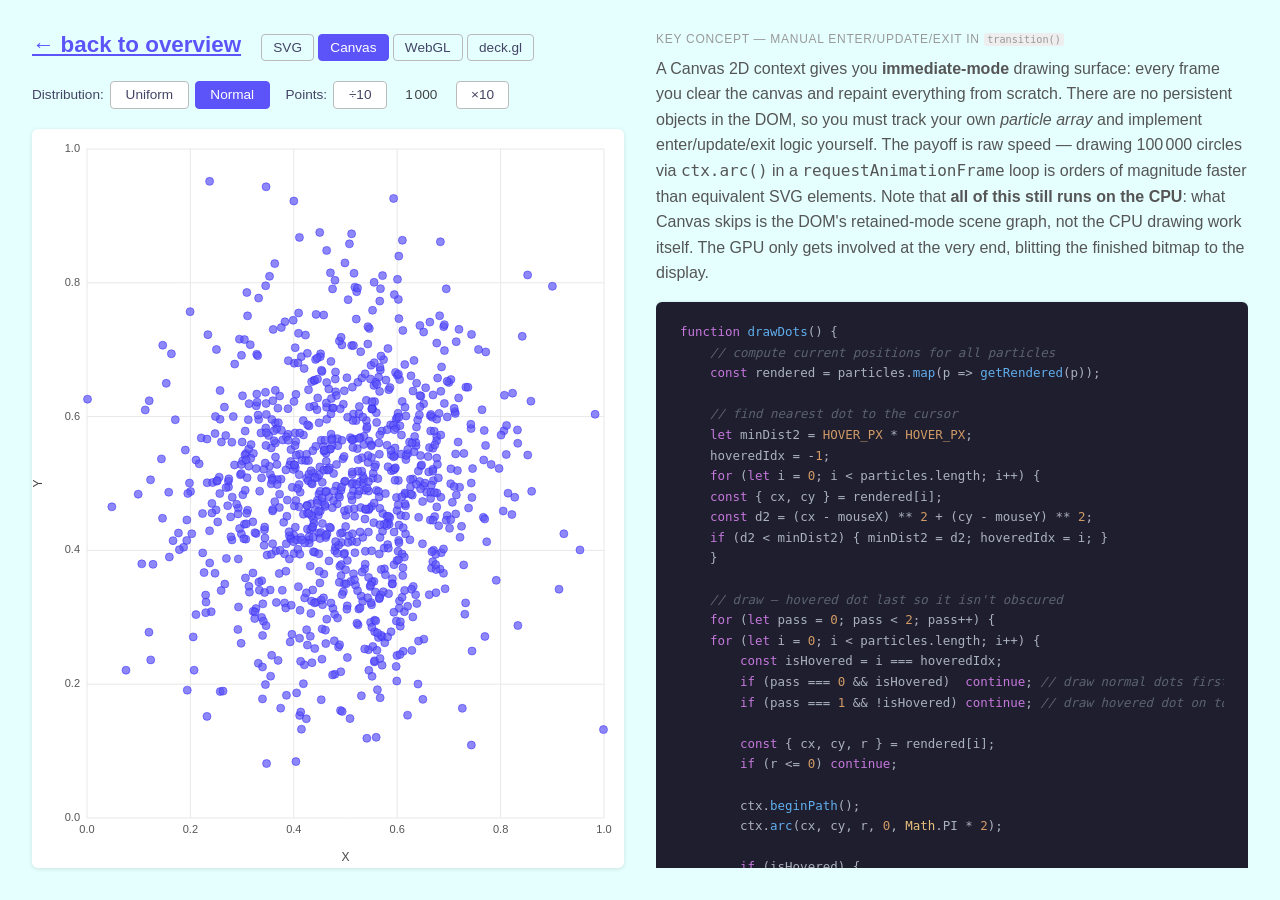
==== commit ace2dab9: "Apply dark otter brand palette across all pages" ====
--- a/canvas.html
+++ b/canvas.html
@@ -89,12 +89,12 @@
         ctx.arc(cx, cy, r, 0, Math.PI * 2);
 
         if (isHovered) {
-        ctx.fillStyle   = 'hotpink';
-        ctx.strokeStyle = 'hotpink';
+        ctx.fillStyle   = '#e678e9';
+        ctx.strokeStyle = '#e678e9';
         ctx.lineWidth   = 0.5;
         } else {
-        ctx.fillStyle   = 'rgba(70,130,180,0.7)'; // steelblue @ 70%
-        ctx.strokeStyle = '#1a6496';
+        ctx.fillStyle   = 'rgba(92,84,248,0.7)'; // otter swim blue @ 70%
+        ctx.strokeStyle = '#3229f7';
         ctx.lineWidth   = 0.5;
         }
 
@@ -136,7 +136,7 @@
 }
 
 // 3. Color branch — hovered dot is drawn on top in the second pass
-ctx.fillStyle = isHovered ? 'hotpink' : 'rgba(70,130,180,0.7)';</code></pre>
+ctx.fillStyle = isHovered ? '#e678e9' : 'rgba(92,84,248,0.7)';</code></pre>
   </div>
 
   <p class="github-link">See the <a href="https://github.com/enchartme/rendering-methods/blob/main/methods/canvas.js">complete implementation</a> on GitHub (269 lines)</p>
--- a/helpers/shared.css
+++ b/helpers/shared.css
@@ -12,7 +12,7 @@
 
 body {
   font-family: sans-serif;
-  background: #f5f5f5;
+  background: #e5ffff;
   padding: 1rem;
   min-height: 100vh;
   display: flex;
@@ -36,17 +36,17 @@
 h1 {
   margin-bottom: 0;
   font-size: 1.4rem;
-  color: #222;
+  color: #0a0032;
   white-space: nowrap;
 }
 
 h1 a {
-  color: steelblue;
+  color: #5c54f8;
   text-decoration: underline;
 }
 
 h1 a:hover {
-  color: #1a5a8a;
+  color: #3229f7;
   text-decoration: underline;
 }
 
@@ -61,19 +61,19 @@
   font-size: 0.85rem;
   border: 1.5px solid #bbb;
   border-radius: 4px;
-  color: #666;
+  color: #444465;
   text-decoration: none;
   transition: color 0.15s, border-color 0.15s, background 0.15s;
 }
 
 .page-nav a:hover {
-  border-color: steelblue;
-  color: steelblue;
+  border-color: #5c54f8;
+  color: #5c54f8;
 }
 
 .page-nav a.current {
-  background: steelblue;
-  border-color: steelblue;
+  background: #5c54f8;
+  border-color: #5c54f8;
   color: #fff;
   cursor: default;
   pointer-events: none;
@@ -105,7 +105,7 @@
 
 .controls span {
   font-size: 0.85rem;
-  color: #888;
+  color: #444465;
 }
 
 .btn {
@@ -114,19 +114,19 @@
   border: 1.5px solid #bbb;
   border-radius: 4px;
   background: #fff;
-  color: #444;
+  color: #444465;
   cursor: pointer;
   transition: background 0.15s, border-color 0.15s, color 0.15s;
 }
 
 .btn:hover {
-  border-color: steelblue;
-  color: steelblue;
+  border-color: #5c54f8;
+  color: #5c54f8;
 }
 
 .btn.active {
-  background: steelblue;
-  border-color: steelblue;
+  background: #5c54f8;
+  border-color: #5c54f8;
   color: #fff;
 }
 
@@ -236,12 +236,12 @@
 
 .github-link {
   font-size: 0.88rem;
-  color: #777;
+  color: #444465;
   margin-top: 1.5rem;
 }
 
 .github-link a {
-  color: #4a7ab5;
+  color: #5c54f8;
   text-decoration: none;
 }
 
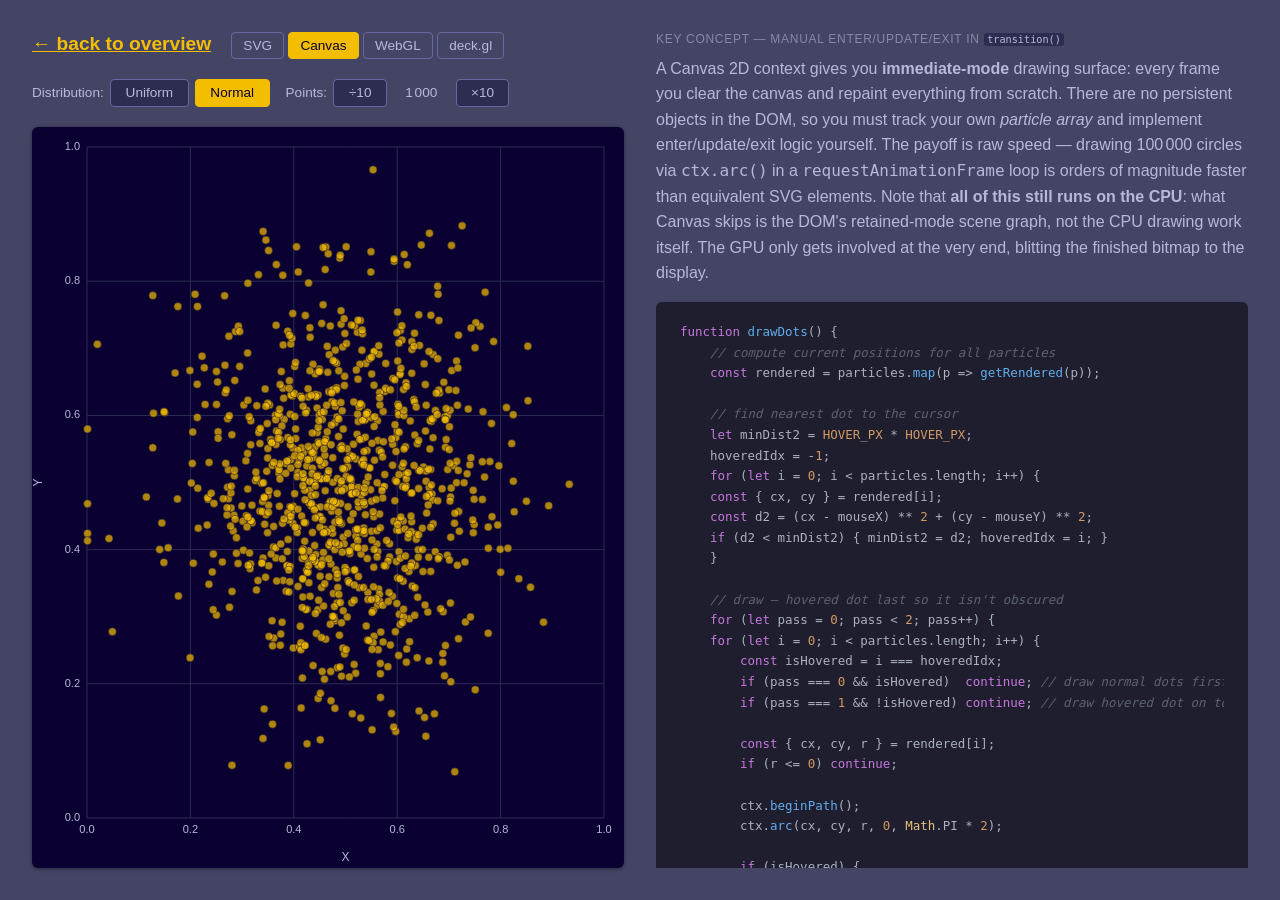
==== commit 04f584fc: "Dark mode, brand palette, and comparison table improvements - Apply dark mode throughout: otter hide" ====
--- a/canvas.html
+++ b/canvas.html
@@ -40,7 +40,7 @@
     <div class="controls-group">
       <span>Points:</span>
       <button class="btn" id="btn-div10">&divide;10</button>
-      <span id="n-display" style="font-size:0.85rem;color:#444;min-width:3.5rem;text-align:center;">1 000</span>
+      <span id="n-display" style="font-size:0.85rem;color:#b8b8d8;min-width:3.5rem;text-align:center;">1 000</span>
       <button class="btn" id="btn-mul10">&times;10</button>
     </div>
   </div>
@@ -90,11 +90,11 @@
 
         if (isHovered) {
         ctx.fillStyle   = '#e678e9';
-        ctx.strokeStyle = '#e678e9';
+        ctx.strokeStyle = '#0a0032';
         ctx.lineWidth   = 0.5;
         } else {
-        ctx.fillStyle   = 'rgba(92,84,248,0.7)'; // otter swim blue @ 70%
-        ctx.strokeStyle = '#3229f7';
+        ctx.fillStyle   = 'rgba(244,190,0,0.7)'; // otter shine gold @ 70%
+        ctx.strokeStyle = '#0a0032';
         ctx.lineWidth   = 0.5;
         }
 
@@ -136,7 +136,7 @@
 }
 
 // 3. Color branch — hovered dot is drawn on top in the second pass
-ctx.fillStyle = isHovered ? '#e678e9' : 'rgba(92,84,248,0.7)';</code></pre>
+ctx.fillStyle = isHovered ? '#e678e9' : 'rgba(244,190,0,0.7)';</code></pre>
   </div>
 
   <p class="github-link">See the <a href="https://github.com/enchartme/rendering-methods/blob/main/methods/canvas.js">complete implementation</a> on GitHub (269 lines)</p>
--- a/helpers/shared.css
+++ b/helpers/shared.css
@@ -12,7 +12,8 @@
 
 body {
   font-family: sans-serif;
-  background: #e5ffff;
+  background: #444465;
+  color: #b8b8d8;
   padding: 1rem;
   min-height: 100vh;
   display: flex;
@@ -35,18 +36,18 @@
 
 h1 {
   margin-bottom: 0;
-  font-size: 1.4rem;
-  color: #0a0032;
+  font-size: 1.2rem;
+  color: #e5ffff;
   white-space: nowrap;
 }
 
 h1 a {
-  color: #5c54f8;
+  color: #f4be00;
   text-decoration: underline;
 }
 
 h1 a:hover {
-  color: #3229f7;
+  color: #c49500;
   text-decoration: underline;
 }
 
@@ -59,32 +60,32 @@
 .page-nav a {
   padding: 0.3rem 0.7rem;
   font-size: 0.85rem;
-  border: 1.5px solid #bbb;
+  border: 1.5px solid #6868a0;
   border-radius: 4px;
-  color: #444465;
+  color: #b8b8d8;
   text-decoration: none;
   transition: color 0.15s, border-color 0.15s, background 0.15s;
 }
 
 .page-nav a:hover {
-  border-color: #5c54f8;
-  color: #5c54f8;
+  border-color: #f4be00;
+  color: #f4be00;
 }
 
 .page-nav a.current {
-  background: #5c54f8;
-  border-color: #5c54f8;
-  color: #fff;
+  background: #f4be00;
+  border-color: #f4be00;
+  color: #0a0032;
   cursor: default;
   pointer-events: none;
 }
 
 
 .chart-container {
-  background: #fff;
+  background: #0a0032;
   height: 55vh;
   border-radius: 6px;
-  box-shadow: 0 1px 4px rgba(0, 0, 0, 0.12);
+  box-shadow: 0 1px 4px rgba(0, 0, 0, 0.4);
   /* needed by pages whose chart layers are absolutely positioned */
   position: relative;
 }
@@ -105,29 +106,29 @@
 
 .controls span {
   font-size: 0.85rem;
-  color: #444465;
+  color: #b8b8d8;
 }
 
 .btn {
   padding: 0.35rem 0.9rem;
   font-size: 0.85rem;
-  border: 1.5px solid #bbb;
+  border: 1.5px solid #6868a0;
   border-radius: 4px;
-  background: #fff;
-  color: #444465;
+  background: #2d2d52;
+  color: #b8b8d8;
   cursor: pointer;
   transition: background 0.15s, border-color 0.15s, color 0.15s;
 }
 
 .btn:hover {
-  border-color: #5c54f8;
-  color: #5c54f8;
+  border-color: #f4be00;
+  color: #f4be00;
 }
 
 .btn.active {
-  background: #5c54f8;
-  border-color: #5c54f8;
-  color: #fff;
+  background: #f4be00;
+  border-color: #f4be00;
+  color: #0a0032;
 }
 
 .btn:disabled {
@@ -193,14 +194,14 @@
 .code-panel-explainer {
   font-size: 1rem;
   line-height: 1.6;
-  color: #555;
+  color: #b8b8d8;
   margin-bottom: 1rem;
   max-width: 68ch;
 }
 
 .code-panel-label {
   font-size: 0.75rem;
-  color: #999;
+  color: #8888a8;
   text-transform: uppercase;
   letter-spacing: 0.06em;
   margin-bottom: 0.6rem;
@@ -210,7 +211,8 @@
   font-size: 0.85em;
   text-transform: none;
   letter-spacing: 0;
-  background: #eee;
+  background: #2d2d52;
+  color: #b8b8d8;
   border-radius: 3px;
   padding: 0.1em 0.35em;
 }
@@ -236,12 +238,12 @@
 
 .github-link {
   font-size: 0.88rem;
-  color: #444465;
+  color: #8888a8;
   margin-top: 1.5rem;
 }
 
 .github-link a {
-  color: #5c54f8;
+  color: #f4be00;
   text-decoration: none;
 }
 
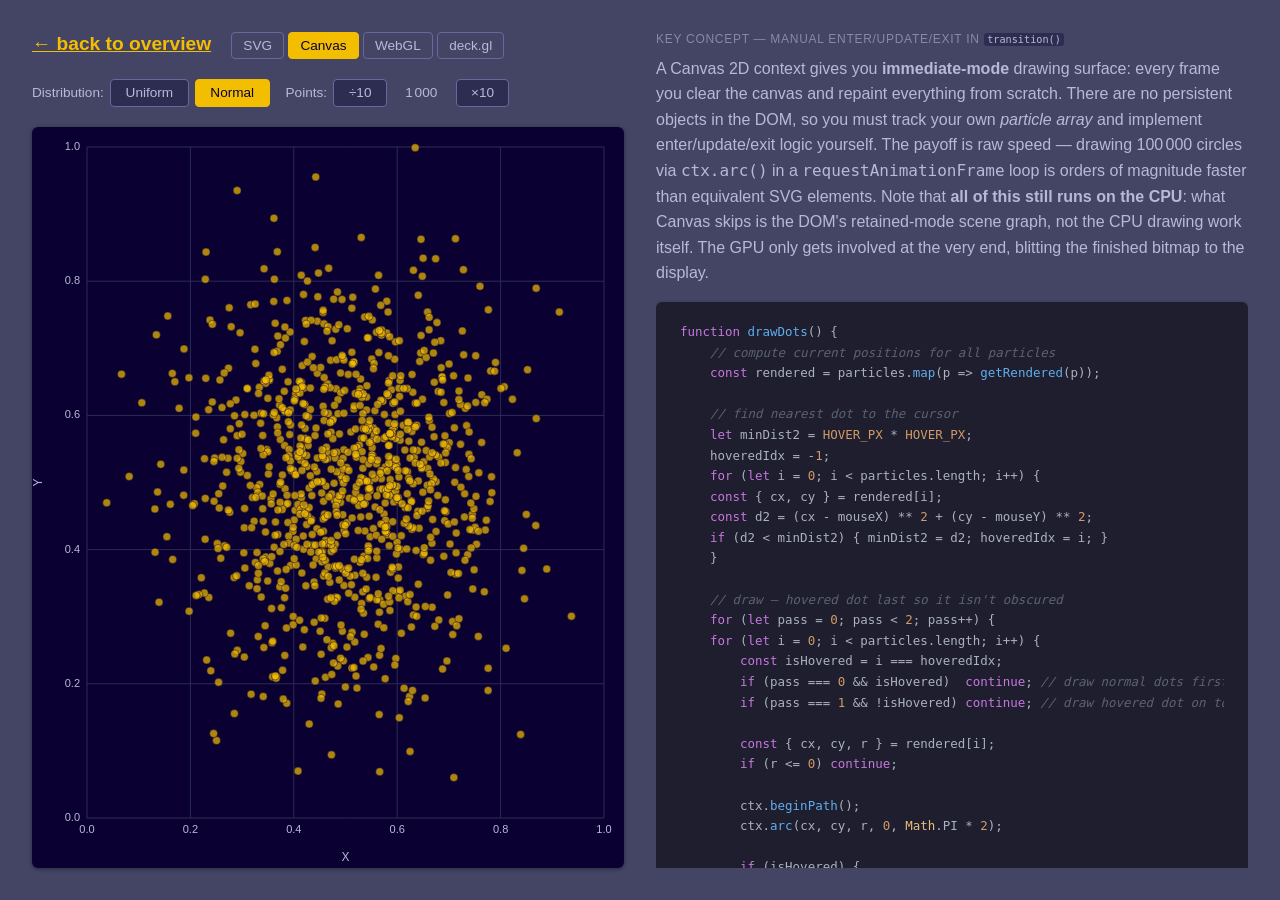
==== commit a5956392: "Hover color, SVG opacity fix, and WebGL size/opacity improvements - Change hover color to otter thin" ====
--- a/canvas.html
+++ b/canvas.html
@@ -89,7 +89,7 @@
         ctx.arc(cx, cy, r, 0, Math.PI * 2);
 
         if (isHovered) {
-        ctx.fillStyle   = '#e678e9';
+        ctx.fillStyle   = '#e5ffff';
         ctx.strokeStyle = '#0a0032';
         ctx.lineWidth   = 0.5;
         } else {
@@ -136,7 +136,7 @@
 }
 
 // 3. Color branch — hovered dot is drawn on top in the second pass
-ctx.fillStyle = isHovered ? '#e678e9' : 'rgba(244,190,0,0.7)';</code></pre>
+ctx.fillStyle = isHovered ? '#e5ffff' : 'rgba(244,190,0,0.7)';</code></pre>
   </div>
 
   <p class="github-link">See the <a href="https://github.com/enchartme/rendering-methods/blob/main/methods/canvas.js">complete implementation</a> on GitHub (269 lines)</p>
